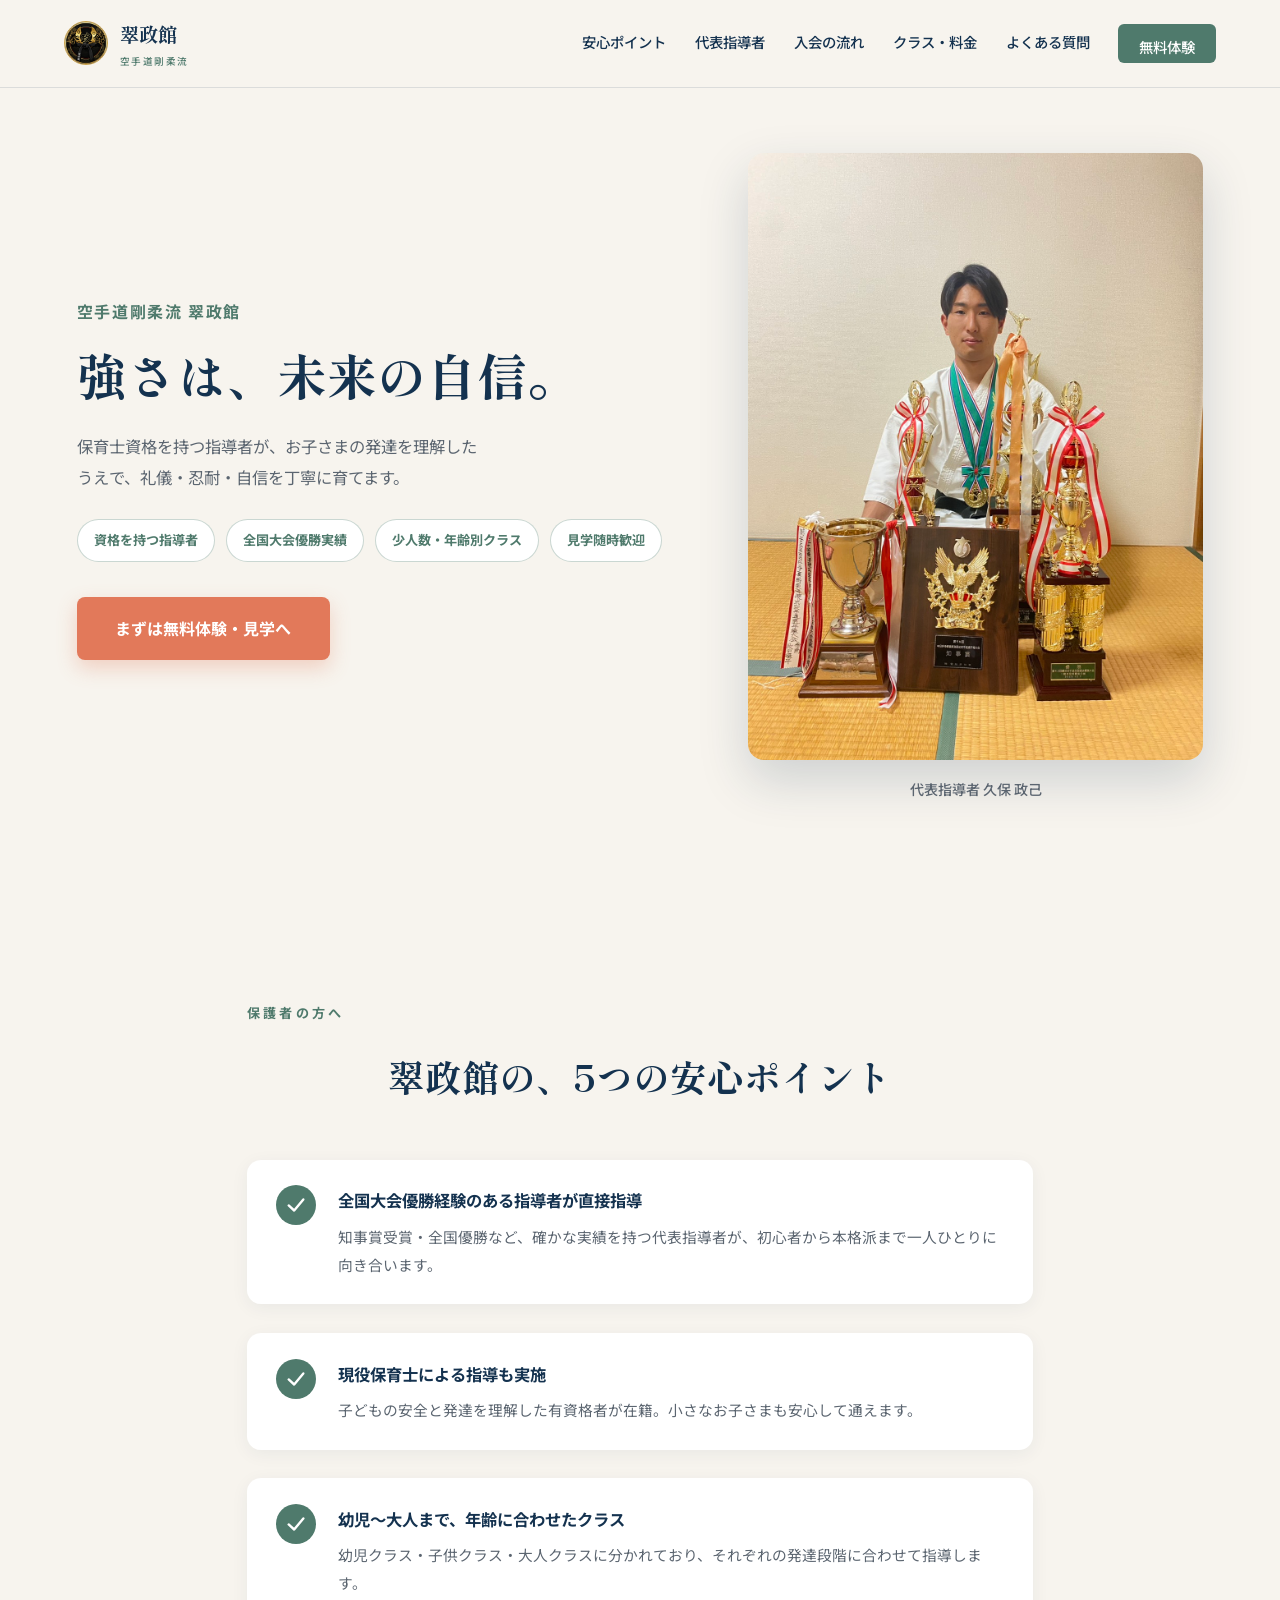
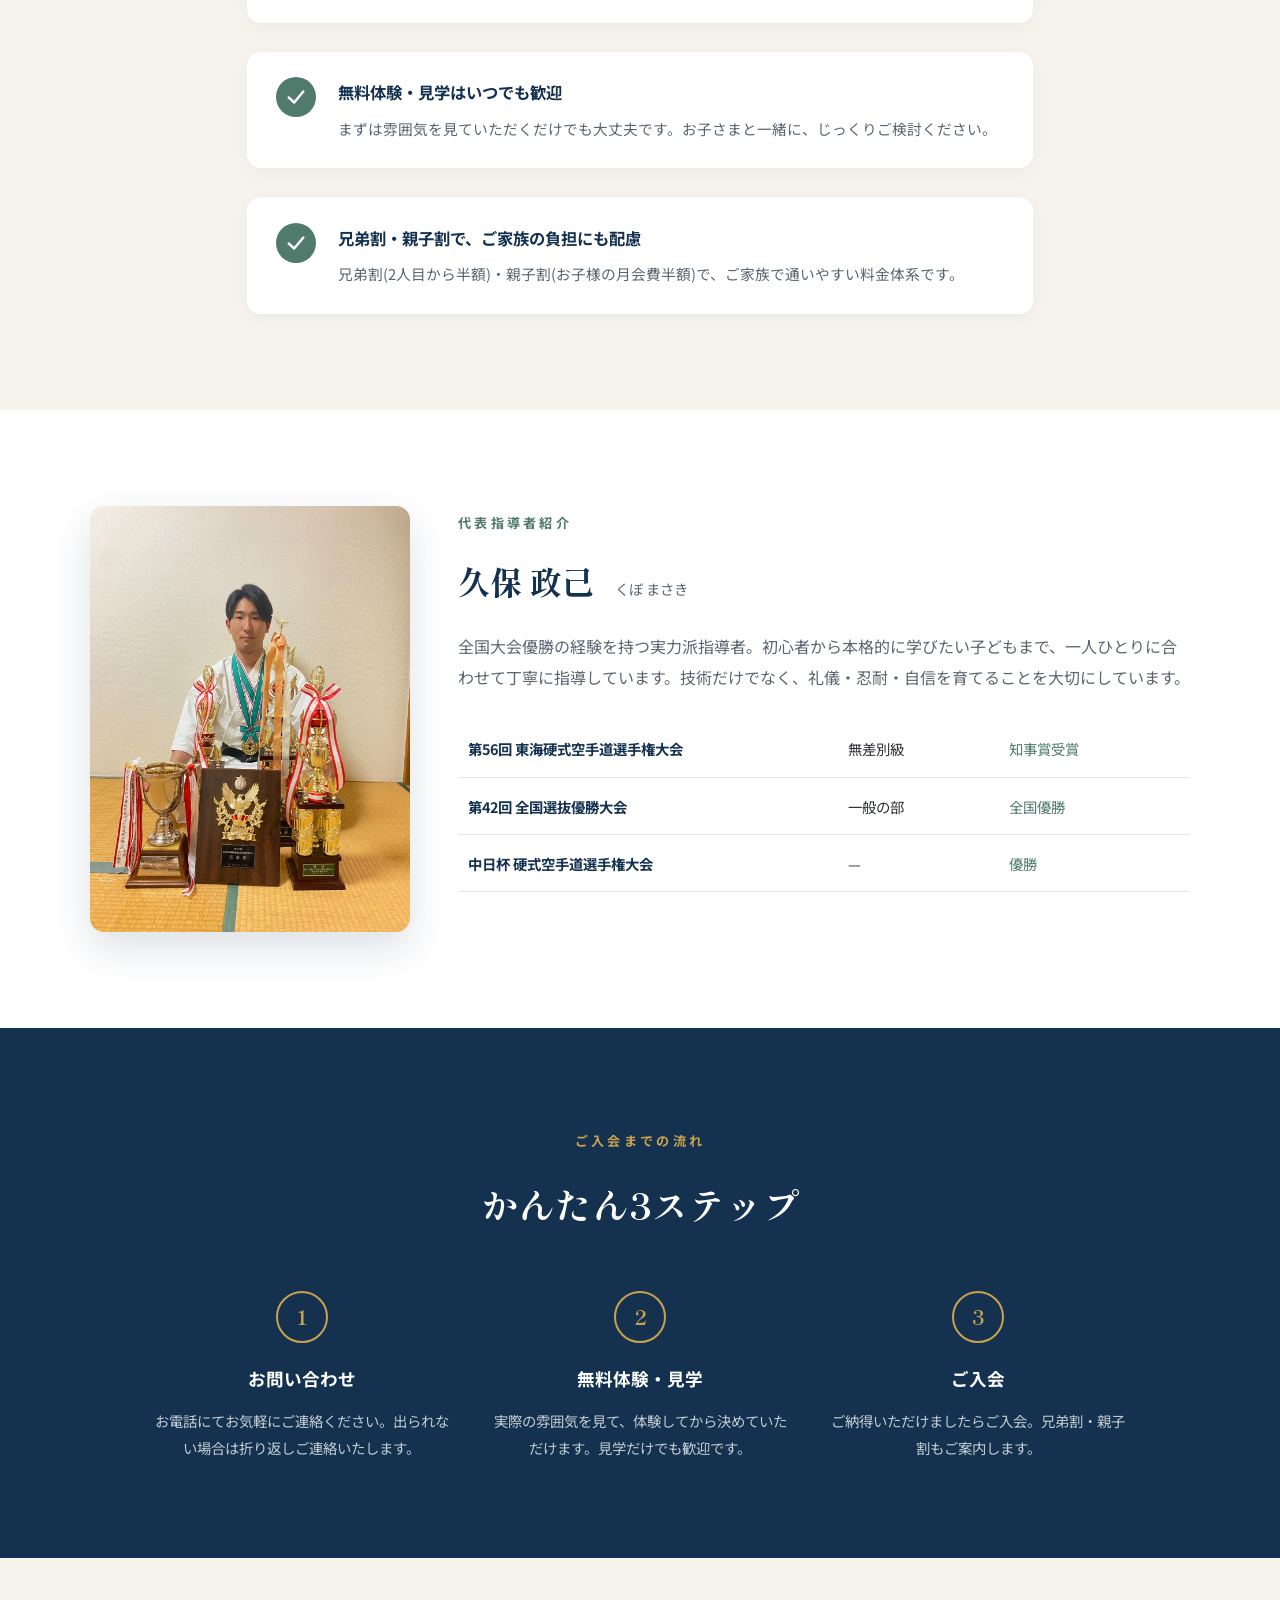
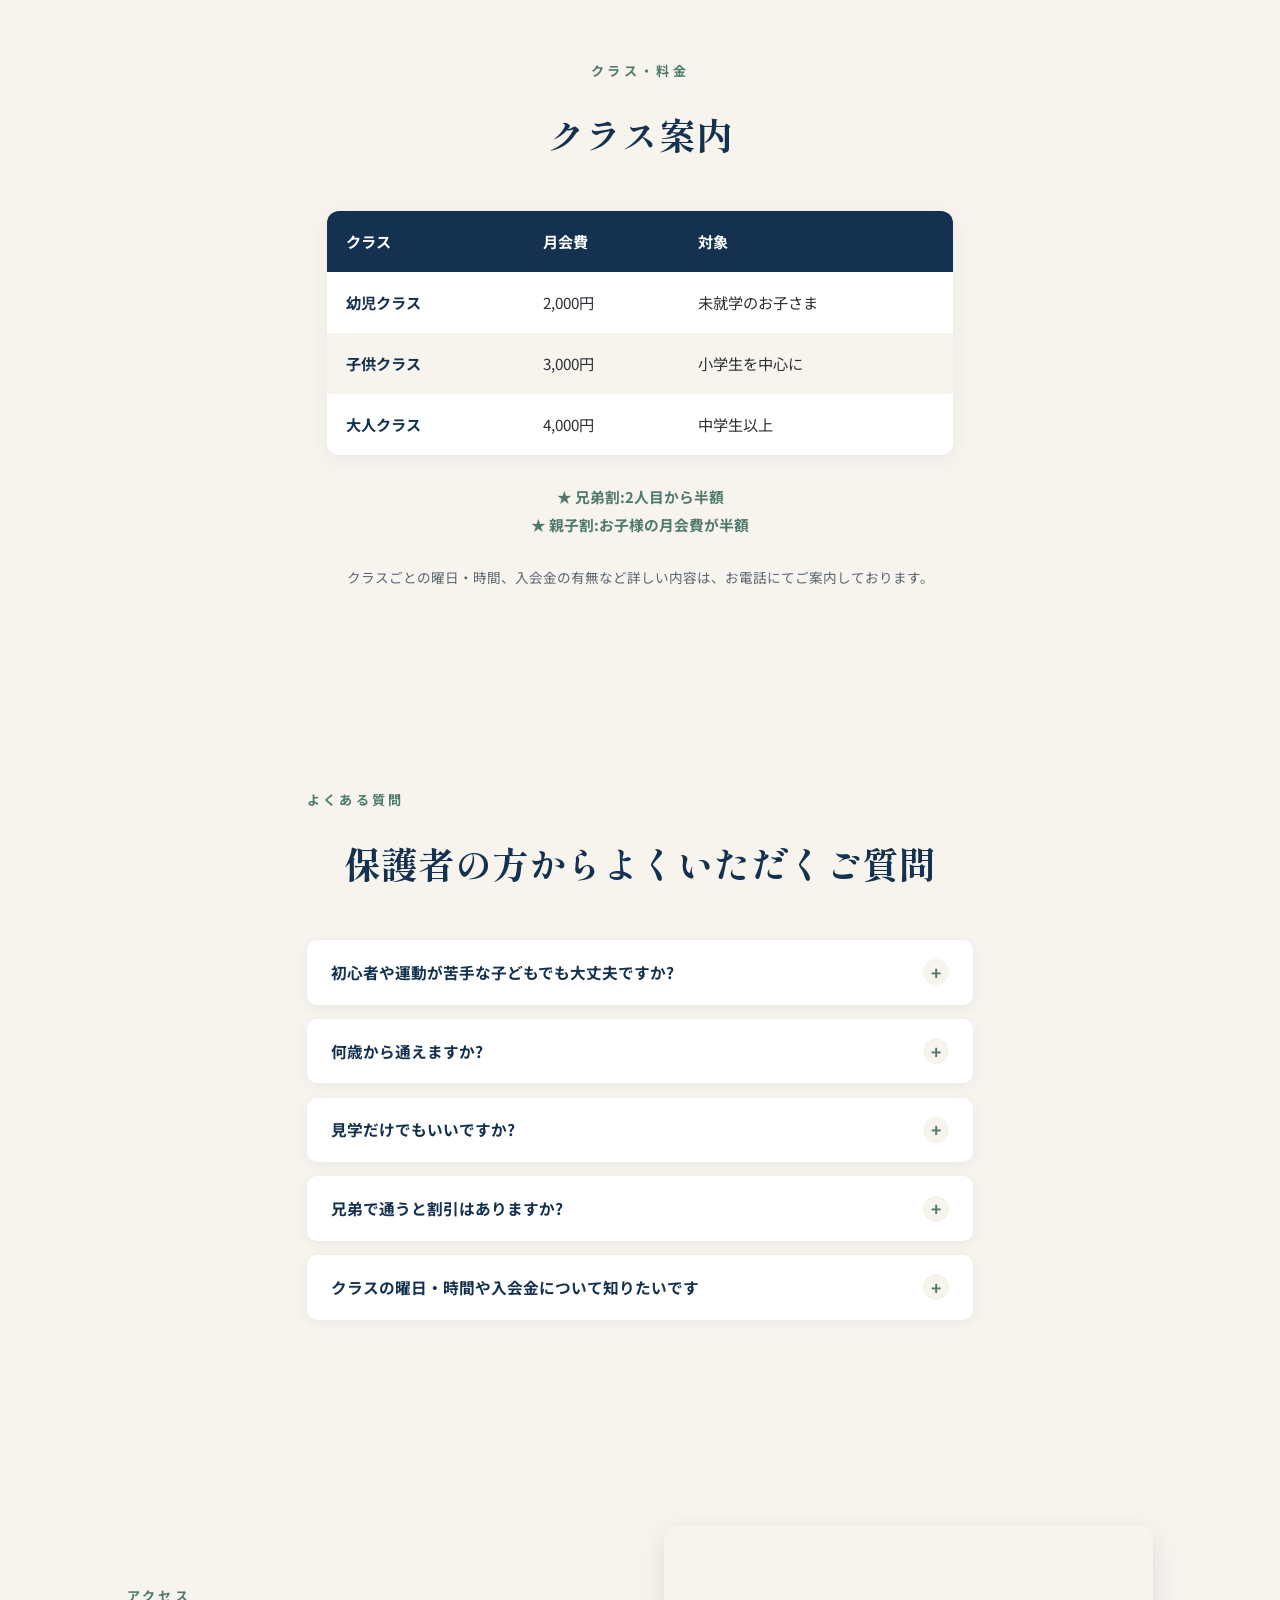
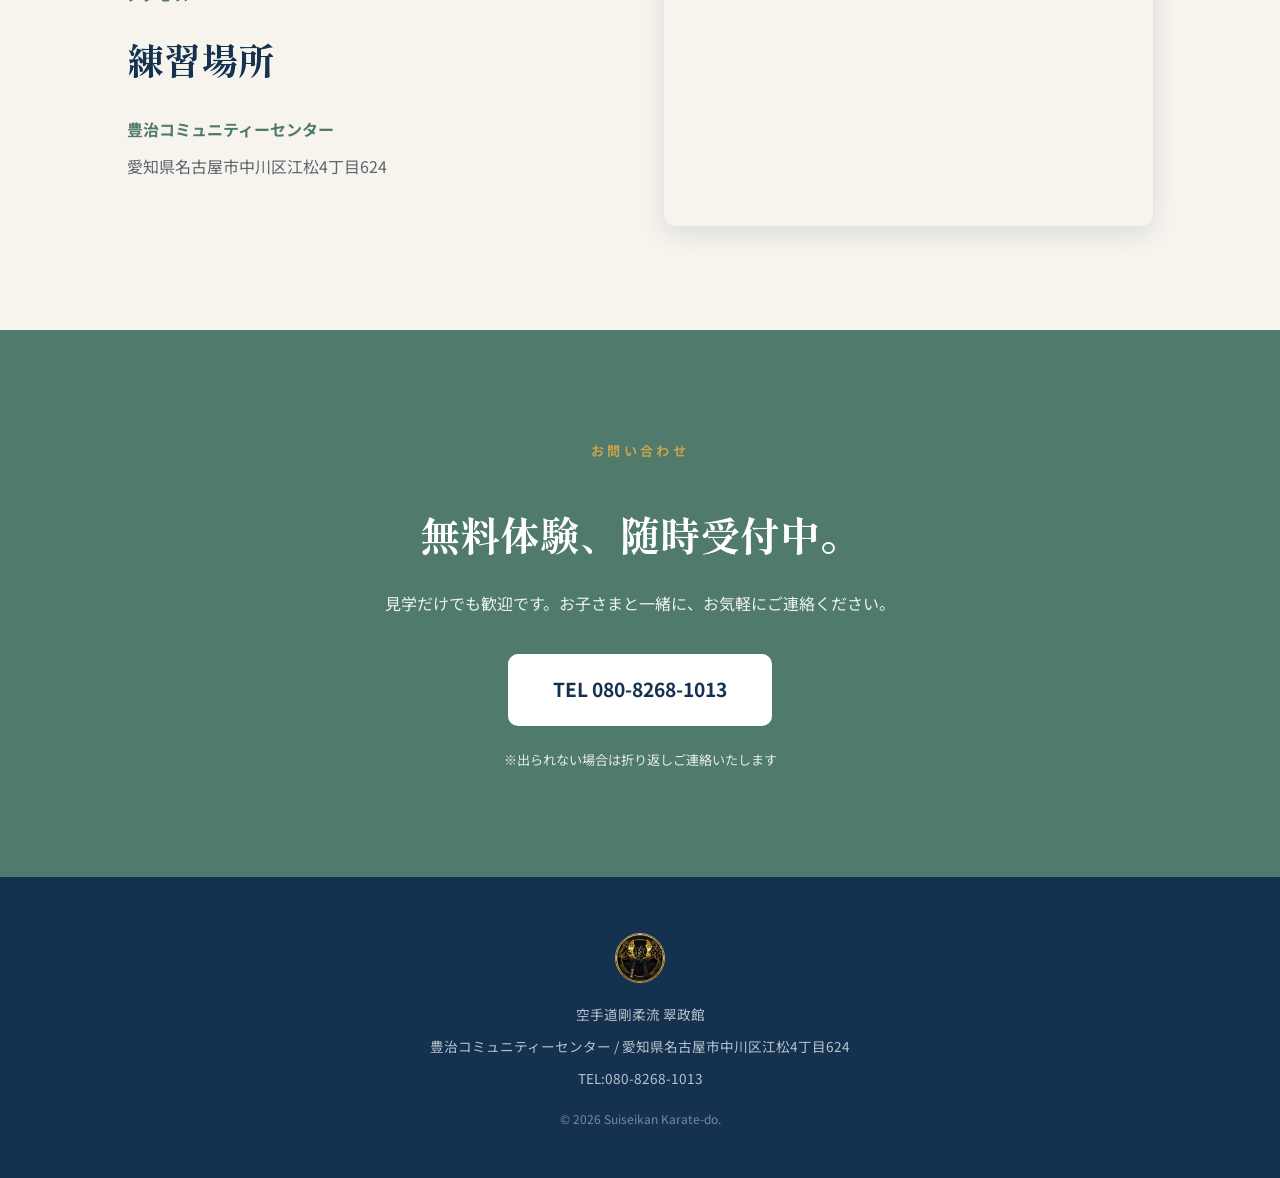
==== trust-1-parents/index.html @ 37604821 "frontend_design使用HP" ====
<!DOCTYPE html>
<html lang="ja">
<head>
<meta charset="UTF-8">
<meta name="viewport" content="width=device-width, initial-scale=1.0">
<title>空手道剛柔流 翠政館 | 保護者の方へ・安心してお任せください</title>
<meta name="description" content="空手道剛柔流 翠政館。保育士資格を持つ指導者が、お子さまの発達を理解した上で丁寧に指導します。全国大会優勝実績のある代表指導者。愛知県名古屋市中川区、豊治コミュニティーセンター。無料体験随時受付中。">

<link rel="preconnect" href="https://fonts.googleapis.com">
<link rel="preconnect" href="https://fonts.gstatic.com" crossorigin>
<link href="https://fonts.googleapis.com/css2?family=Shippori+Mincho:wght@500;600;700;800&family=Noto+Sans+JP:wght@400;500;700&display=swap" rel="stylesheet">
<link rel="stylesheet" href="style.css">
</head>
<body>

<header class="site-header" id="site-header">
  <div class="header-inner">
    <a href="#top" class="brand">
      <img src="../assets/images/logo.jpg" alt="翠政館ロゴ" class="brand-logo">
      <span class="brand-text">翠政館<small>空手道剛柔流</small></span>
    </a>
    <nav class="site-nav" id="site-nav">
      <a href="#points">安心ポイント</a>
      <a href="#sensei">代表指導者</a>
      <a href="#flow">入会の流れ</a>
      <a href="#classes">クラス・料金</a>
      <a href="#faq">よくある質問</a>
      <a href="#contact" class="nav-cta">無料体験</a>
    </nav>
    <button class="hamburger" id="hamburger" aria-label="メニュー" aria-expanded="false">
      <span></span><span></span><span></span>
    </button>
  </div>
</header>

<main id="top">

  <section class="hero">
    <div class="hero-inner">
      <div class="hero-text">
        <p class="hero-eyebrow reveal">空手道剛柔流 翠政館</p>
        <h1 class="hero-title reveal">強さは、未来の自信。</h1>
        <p class="hero-copy reveal">保育士資格を持つ指導者が、お子さまの発達を理解したうえで、礼儀・忍耐・自信を丁寧に育てます。</p>
        <div class="trust-badges reveal">
          <span>資格を持つ指導者</span>
          <span>全国大会優勝実績</span>
          <span>少人数・年齢別クラス</span>
          <span>見学随時歓迎</span>
        </div>
        <a href="#contact" class="btn-primary reveal">まずは無料体験・見学へ</a>
      </div>
      <div class="hero-photo reveal">
        <img src="../assets/images/kubo-sensei.jpg" alt="久保政己代表指導者と数々のトロフィー">
        <p class="hero-photo-caption">代表指導者 久保 政己</p>
      </div>
    </div>
  </section>

  <section class="points" id="points">
    <p class="section-eyebrow reveal">保護者の方へ</p>
    <h2 class="reveal">翠政館の、5つの安心ポイント</h2>
    <ul class="check-list">
      <li class="check-item reveal">
        <span class="check-mark"><svg viewBox="0 0 24 24"><path d="M4 12.5 L10 18 L20 6" /></svg></span>
        <div>
          <p class="check-title">全国大会優勝経験のある指導者が直接指導</p>
          <p class="check-desc">知事賞受賞・全国優勝など、確かな実績を持つ代表指導者が、初心者から本格派まで一人ひとりに向き合います。</p>
        </div>
      </li>
      <li class="check-item reveal">
        <span class="check-mark"><svg viewBox="0 0 24 24"><path d="M4 12.5 L10 18 L20 6" /></svg></span>
        <div>
          <p class="check-title">現役保育士による指導も実施</p>
          <p class="check-desc">子どもの安全と発達を理解した有資格者が在籍。小さなお子さまも安心して通えます。</p>
        </div>
      </li>
      <li class="check-item reveal">
        <span class="check-mark"><svg viewBox="0 0 24 24"><path d="M4 12.5 L10 18 L20 6" /></svg></span>
        <div>
          <p class="check-title">幼児〜大人まで、年齢に合わせたクラス</p>
          <p class="check-desc">幼児クラス・子供クラス・大人クラスに分かれており、それぞれの発達段階に合わせて指導します。</p>
        </div>
      </li>
      <li class="check-item reveal">
        <span class="check-mark"><svg viewBox="0 0 24 24"><path d="M4 12.5 L10 18 L20 6" /></svg></span>
        <div>
          <p class="check-title">無料体験・見学はいつでも歓迎</p>
          <p class="check-desc">まずは雰囲気を見ていただくだけでも大丈夫です。お子さまと一緒に、じっくりご検討ください。</p>
        </div>
      </li>
      <li class="check-item reveal">
        <span class="check-mark"><svg viewBox="0 0 24 24"><path d="M4 12.5 L10 18 L20 6" /></svg></span>
        <div>
          <p class="check-title">兄弟割・親子割で、ご家族の負担にも配慮</p>
          <p class="check-desc">兄弟割(2人目から半額)・親子割(お子様の月会費半額)で、ご家族で通いやすい料金体系です。</p>
        </div>
      </li>
    </ul>
  </section>

  <section class="sensei" id="sensei">
    <div class="sensei-inner">
      <div class="sensei-photo-wrap reveal">
        <img src="../assets/images/kubo-sensei.jpg" alt="久保政己代表指導者と数々のトロフィー">
      </div>
      <div class="sensei-text reveal">
        <p class="section-eyebrow">代表指導者紹介</p>
        <h2>久保 政己 <span>くぼ まさき</span></h2>
        <p class="sensei-desc">全国大会優勝の経験を持つ実力派指導者。初心者から本格的に学びたい子どもまで、一人ひとりに合わせて丁寧に指導しています。技術だけでなく、礼儀・忍耐・自信を育てることを大切にしています。</p>
        <table class="record-table">
          <tbody>
            <tr><th>第56回 東海硬式空手道選手権大会</th><td>無差別級</td><td class="record-win">知事賞受賞</td></tr>
            <tr><th>第42回 全国選抜優勝大会</th><td>一般の部</td><td class="record-win">全国優勝</td></tr>
            <tr><th>中日杯 硬式空手道選手権大会</th><td>&mdash;</td><td class="record-win">優勝</td></tr>
          </tbody>
        </table>
      </div>
    </div>
  </section>

  <section class="flow" id="flow">
    <p class="section-eyebrow reveal">ご入会までの流れ</p>
    <h2 class="reveal">かんたん3ステップ</h2>
    <ol class="flow-steps">
      <li class="flow-step reveal">
        <span class="flow-num">1</span>
        <p class="flow-title">お問い合わせ</p>
        <p class="flow-desc">お電話にてお気軽にご連絡ください。出られない場合は折り返しご連絡いたします。</p>
      </li>
      <li class="flow-step reveal">
        <span class="flow-num">2</span>
        <p class="flow-title">無料体験・見学</p>
        <p class="flow-desc">実際の雰囲気を見て、体験してから決めていただけます。見学だけでも歓迎です。</p>
      </li>
      <li class="flow-step reveal">
        <span class="flow-num">3</span>
        <p class="flow-title">ご入会</p>
        <p class="flow-desc">ご納得いただけましたらご入会。兄弟割・親子割もご案内します。</p>
      </li>
    </ol>
  </section>

  <section class="classes" id="classes">
    <p class="section-eyebrow reveal">クラス・料金</p>
    <h2 class="reveal">クラス案内</h2>
    <table class="price-table reveal">
      <thead>
        <tr><th>クラス</th><th>月会費</th><th>対象</th></tr>
      </thead>
      <tbody>
        <tr><td>幼児クラス</td><td>2,000円</td><td>未就学のお子さま</td></tr>
        <tr><td>子供クラス</td><td>3,000円</td><td>小学生を中心に</td></tr>
        <tr><td>大人クラス</td><td>4,000円</td><td>中学生以上</td></tr>
      </tbody>
    </table>
    <div class="discount-notes reveal">
      <p>★ 兄弟割:2人目から半額</p>
      <p>★ 親子割:お子様の月会費が半額</p>
    </div>
    <p class="class-foot reveal">クラスごとの曜日・時間、入会金の有無など詳しい内容は、お電話にてご案内しております。</p>
  </section>

  <section class="faq" id="faq">
    <p class="section-eyebrow reveal">よくある質問</p>
    <h2 class="reveal">保護者の方からよくいただくご質問</h2>
    <div class="faq-list">
      <div class="faq-item reveal">
        <button class="faq-q" aria-expanded="false">初心者や運動が苦手な子どもでも大丈夫ですか?<span class="faq-toggle">+</span></button>
        <div class="faq-a"><p>はい、初心者大歓迎です。一人ひとりの体力やペースに合わせて、丁寧に指導いたします。</p></div>
      </div>
      <div class="faq-item reveal">
        <button class="faq-q" aria-expanded="false">何歳から通えますか?<span class="faq-toggle">+</span></button>
        <div class="faq-a"><p>幼児クラスから大人クラスまであり、幼児から大人まで幅広い年齢層の方が通われています。</p></div>
      </div>
      <div class="faq-item reveal">
        <button class="faq-q" aria-expanded="false">見学だけでもいいですか?<span class="faq-toggle">+</span></button>
        <div class="faq-a"><p>もちろんです。見学だけでも歓迎ですので、まずは道場の雰囲気をご覧ください。</p></div>
      </div>
      <div class="faq-item reveal">
        <button class="faq-q" aria-expanded="false">兄弟で通うと割引はありますか?<span class="faq-toggle">+</span></button>
        <div class="faq-a"><p>兄弟割(2人目から月会費半額)、親子割(お子様の月会費半額)がございます。詳しくはお問い合わせください。</p></div>
      </div>
      <div class="faq-item reveal">
        <button class="faq-q" aria-expanded="false">クラスの曜日・時間や入会金について知りたいです<span class="faq-toggle">+</span></button>
        <div class="faq-a"><p>クラスごとの曜日・時間、入会金の有無など詳しい内容は、お電話にて丁寧にご案内しております。お気軽にお問い合わせください。</p></div>
      </div>
    </div>
  </section>

  <section class="access" id="access">
    <div class="access-inner">
      <div class="access-text reveal">
        <p class="section-eyebrow">アクセス</p>
        <h2>練習場所</h2>
        <p class="access-name">豊治コミュニティーセンター</p>
        <p class="access-addr">愛知県名古屋市中川区江松4丁目624</p>
      </div>
      <div class="access-map reveal">
        <iframe title="豊治コミュニティーセンター 地図" src="https://www.google.com/maps?q=%E6%84%9B%E7%9F%A5%E7%9C%8C%E5%90%8D%E5%8F%A4%E5%B1%8B%E5%B8%82%E4%B8%AD%E5%B7%9D%E5%8C%BA%E6%B1%9F%E6%9D%BE4%E4%B8%81%E7%9B%AE624&output=embed" loading="lazy" referrerpolicy="no-referrer-when-downgrade"></iframe>
      </div>
    </div>
  </section>

  <section class="contact" id="contact">
    <div class="contact-inner reveal">
      <p class="section-eyebrow">お問い合わせ</p>
      <h2>無料体験、随時受付中。</h2>
      <p class="contact-lead">見学だけでも歓迎です。お子さまと一緒に、お気軽にご連絡ください。</p>
      <a href="tel:08082681013" class="btn-phone">TEL 080-8268-1013</a>
      <p class="contact-note">※出られない場合は折り返しご連絡いたします</p>
    </div>
  </section>

</main>

<footer class="site-footer">
  <img src="../assets/images/logo.jpg" alt="翠政館ロゴ" class="footer-logo">
  <p>空手道剛柔流 翠政館</p>
  <p>豊治コミュニティーセンター / 愛知県名古屋市中川区江松4丁目624</p>
  <p>TEL:080-8268-1013</p>
  <p class="footer-copy">&copy; 2026 Suiseikan Karate-do.</p>
</footer>

<script src="https://cdnjs.cloudflare.com/ajax/libs/jquery/3.7.1/jquery.min.js" integrity="sha512-v2CJ7UaYy4JwqLDIrZUI/4hqeoQieOmAZNXBeQyjo21dadnwR+8ZaIJVT8EE2iyI61OV8e6M8PP2/4hpQINQ/g==" crossorigin="anonymous" referrerpolicy="no-referrer"></script>
<script src="script.js"></script>
</body>
</html>
---- trust-1-parents/style.css ----
:root {
  --navy: #14324f;
  --navy-soft: #1e4468;
  --sage: #4f7a6c;
  --cream: #f7f4ee;
  --white: #ffffff;
  --apricot: #e2795a;
  --gold: #c9a24d;
  --text: #2c2f33;
  --text-soft: #5b6570;
}

* { margin: 0; padding: 0; box-sizing: border-box; }
html { scroll-behavior: smooth; }

body {
  background: var(--cream);
  color: var(--text);
  font-family: 'Noto Sans JP', sans-serif;
  line-height: 1.9;
  overflow-x: hidden;
}

h1, h2 { font-family: 'Shippori Mincho', serif; font-weight: 700; color: var(--navy); }
a { color: inherit; text-decoration: none; }
img { max-width: 100%; display: block; }

.section-eyebrow {
  display: inline-block;
  font-size: 0.82rem;
  letter-spacing: 0.25em;
  color: var(--sage);
  font-weight: 700;
  margin-bottom: 1rem;
}

/* ---------- Header ---------- */
.site-header {
  position: fixed; top: 0; left: 0; right: 0; z-index: 100;
  padding: 1rem 0;
  background: rgba(247,244,238,0.94);
  border-bottom: 1px solid rgba(20,50,79,0.12);
  backdrop-filter: blur(6px);
}
.header-inner { max-width: 1200px; margin: 0 auto; padding: 0 1.5rem; display: flex; align-items: center; justify-content: space-between; }
.brand { display: flex; align-items: center; gap: 0.75rem; }
.brand-logo { width: 44px; height: 44px; border-radius: 50%; border: 1px solid var(--gold); }
.brand-text { font-family: 'Shippori Mincho', serif; font-size: 1.2rem; font-weight: 700; color: var(--navy); }
.brand-text small { display: block; font-family: 'Noto Sans JP', sans-serif; font-size: 0.6rem; letter-spacing: 0.15em; color: var(--sage); font-weight: 500; }

.site-nav { display: flex; align-items: center; gap: 1.8rem; }
.site-nav a { font-size: 0.9rem; font-weight: 500; color: var(--navy); position: relative; padding-bottom: 3px; }
.site-nav a:not(.nav-cta)::after { content: ""; position: absolute; left: 0; bottom: 0; width: 0; height: 2px; background: var(--sage); transition: width 0.3s ease; }
.site-nav a:not(.nav-cta):hover::after { width: 100%; }
.nav-cta {
  background: var(--sage); color: var(--white) !important;
  padding: 0.55rem 1.3rem; border-radius: 6px;
  transition: background 0.3s ease;
}
.nav-cta:hover { background: var(--navy); }

.hamburger { display: none; flex-direction: column; gap: 5px; background: none; border: none; cursor: pointer; padding: 8px; }
.hamburger span { width: 24px; height: 2px; background: var(--navy); transition: transform 0.3s ease, opacity 0.3s ease; }
.hamburger.open span:nth-child(1) { transform: translateY(7px) rotate(45deg); }
.hamburger.open span:nth-child(2) { opacity: 0; }
.hamburger.open span:nth-child(3) { transform: translateY(-7px) rotate(-45deg); }

/* ---------- Hero ---------- */
.hero { min-height: 100vh; display: flex; align-items: center; padding: 6.5rem 6vw 3rem; }
.hero-inner { max-width: 1180px; margin: 0 auto; display: grid; grid-template-columns: 1.15fr 0.85fr; gap: 3.5rem; align-items: center; }
.hero-eyebrow { color: var(--sage); font-weight: 700; margin-bottom: 0.8rem; letter-spacing: 0.1em; }
.hero-title { font-size: clamp(2.1rem, 5vw, 3.1rem); line-height: 1.4; }
.hero-copy { margin: 1.4rem 0 1.6rem; color: var(--text-soft); font-size: 1.02rem; max-width: 46ch; }
.trust-badges { display: flex; flex-wrap: wrap; gap: 0.7rem; margin-bottom: 2.2rem; }
.trust-badges span { background: var(--white); border: 1px solid rgba(79,122,108,0.3); color: var(--sage); font-size: 0.82rem; font-weight: 700; padding: 0.5rem 1rem; border-radius: 999px; }
.btn-primary {
  display: inline-block; background: var(--apricot); color: var(--white);
  font-weight: 700; font-size: 1rem; padding: 1rem 2.4rem; border-radius: 8px;
  box-shadow: 0 8px 20px rgba(226,121,90,0.3);
  transition: transform 0.3s ease, box-shadow 0.3s ease;
}
.btn-primary:hover { transform: translateY(-2px); box-shadow: 0 12px 24px rgba(226,121,90,0.35); }

.hero-photo { text-align: center; }
.hero-photo img { border-radius: 16px; box-shadow: 0 20px 50px rgba(20,50,79,0.18); }
.hero-photo-caption { margin-top: 1rem; font-size: 0.88rem; color: var(--text-soft); font-weight: 500; }

/* ---------- Trust checklist ---------- */
.points { padding: 6rem 6vw; max-width: 940px; margin: 0 auto; }
.points h2 { font-size: clamp(1.7rem, 4vw, 2.3rem); margin-bottom: 3rem; text-align: center; }
.check-list { list-style: none; display: flex; flex-direction: column; gap: 1.8rem; }
.check-item { display: flex; gap: 1.4rem; align-items: flex-start; background: var(--white); border-radius: 14px; padding: 1.6rem 1.8rem; box-shadow: 0 4px 18px rgba(20,50,79,0.06); }
.check-mark {
  flex: 0 0 auto; width: 40px; height: 40px; border-radius: 50%;
  background: var(--sage); display: flex; align-items: center; justify-content: center;
}
.check-mark svg { width: 22px; height: 22px; }
.check-mark path { fill: none; stroke: var(--white); stroke-width: 2.6; stroke-linecap: round; stroke-linejoin: round; stroke-dasharray: 30; stroke-dashoffset: 30; transition: stroke-dashoffset 0.5s ease 0.15s; }
.check-item.in-view .check-mark path { stroke-dashoffset: 0; }
.check-title { font-weight: 700; color: var(--navy); margin-bottom: 0.4rem; font-size: 1.02rem; }
.check-desc { color: var(--text-soft); font-size: 0.92rem; }

/* ---------- Sensei ---------- */
.sensei { padding: 6rem 6vw; background: var(--white); }
.sensei-inner { max-width: 1100px; margin: 0 auto; display: grid; grid-template-columns: 320px 1fr; gap: 3rem; align-items: start; }
.sensei-photo-wrap img { border-radius: 14px; box-shadow: 0 16px 40px rgba(20,50,79,0.15); }
.sensei-text h2 { font-size: clamp(1.5rem, 3vw, 2rem); margin-bottom: 1.2rem; }
.sensei-text h2 span { font-family: 'Noto Sans JP', sans-serif; font-size: 0.9rem; color: var(--text-soft); font-weight: 400; margin-left: 0.8rem; }
.sensei-desc { color: var(--text-soft); margin-bottom: 1.8rem; }
.record-table { width: 100%; border-collapse: collapse; }
.record-table th, .record-table td { text-align: left; padding: 0.9rem 0.6rem; font-size: 0.9rem; border-bottom: 1px solid rgba(20,50,79,0.12); font-weight: 400; }
.record-table th { color: var(--navy); font-weight: 700; width: 52%; }
.record-win { color: var(--sage); font-weight: 700; text-align: right; }

/* ---------- Flow ---------- */
.flow { padding: 6rem 6vw; text-align: center; background: var(--navy); color: var(--white); }
.flow .section-eyebrow { color: var(--gold); }
.flow h2 { color: var(--white); font-size: clamp(1.7rem, 4vw, 2.3rem); margin-bottom: 3.2rem; }
.flow-steps { list-style: none; display: flex; justify-content: center; gap: 2.4rem; flex-wrap: wrap; max-width: 980px; margin: 0 auto; }
.flow-step { flex: 1 1 240px; max-width: 300px; }
.flow-num {
  display: flex; align-items: center; justify-content: center;
  width: 52px; height: 52px; margin: 0 auto 1.2rem; border-radius: 50%;
  border: 2px solid var(--gold); color: var(--gold); font-family: 'Shippori Mincho', serif; font-size: 1.3rem; font-weight: 700;
}
.flow-title { font-weight: 700; font-size: 1.1rem; margin-bottom: 0.7rem; }
.flow-desc { color: rgba(255,255,255,0.75); font-size: 0.9rem; }

/* ---------- Classes ---------- */
.classes { padding: 6rem 6vw; max-width: 780px; margin: 0 auto; text-align: center; }
.classes h2 { font-size: clamp(1.7rem, 4vw, 2.3rem); margin-bottom: 2.6rem; }
.price-table { width: 100%; border-collapse: collapse; background: var(--white); border-radius: 12px; overflow: hidden; box-shadow: 0 4px 18px rgba(20,50,79,0.06); }
.price-table th, .price-table td { padding: 1rem 1.2rem; text-align: left; font-size: 0.95rem; }
.price-table thead th { background: var(--navy); color: var(--white); font-weight: 700; }
.price-table tbody tr:nth-child(even) { background: var(--cream); }
.price-table td:first-child { font-weight: 700; color: var(--navy); }
.discount-notes { margin-top: 1.8rem; }
.discount-notes p { color: var(--sage); font-weight: 700; font-size: 0.92rem; }
.class-foot { margin-top: 1.6rem; color: var(--text-soft); font-size: 0.85rem; }

/* ---------- FAQ ---------- */
.faq { padding: 6rem 6vw; max-width: 820px; margin: 0 auto; }
.faq h2 { font-size: clamp(1.7rem, 4vw, 2.3rem); margin-bottom: 2.6rem; text-align: center; }
.faq-item { background: var(--white); border-radius: 10px; margin-bottom: 0.9rem; box-shadow: 0 3px 12px rgba(20,50,79,0.06); overflow: hidden; }
.faq-q {
  width: 100%; text-align: left; background: none; border: none; cursor: pointer;
  padding: 1.2rem 1.5rem; font-family: 'Noto Sans JP', sans-serif; font-size: 0.98rem; font-weight: 700; color: var(--navy);
  display: flex; justify-content: space-between; align-items: center; gap: 1rem;
}
.faq-toggle { flex: 0 0 auto; width: 26px; height: 26px; border-radius: 50%; background: var(--cream); display: flex; align-items: center; justify-content: center; font-size: 1.1rem; color: var(--sage); transition: transform 0.3s ease; }
.faq-item.open .faq-toggle { transform: rotate(135deg); }
.faq-a { display: none; }
.faq-a p { padding: 0 1.5rem 1.3rem; color: var(--text-soft); font-size: 0.92rem; }

/* ---------- Access ---------- */
.access { padding: 6rem 6vw; max-width: 1180px; margin: 0 auto; }
.access-inner { display: grid; grid-template-columns: 1fr 1fr; gap: 3rem; align-items: center; }
.access-text h2 { font-size: clamp(1.7rem, 4vw, 2.3rem); margin-bottom: 1.2rem; }
.access-name { font-weight: 700; color: var(--sage); margin-bottom: 0.4rem; }
.access-addr { color: var(--text-soft); }
.access-map iframe { width: 100%; height: 300px; border-radius: 12px; border: none; box-shadow: 0 8px 24px rgba(20,50,79,0.12); }

/* ---------- Contact ---------- */
.contact { padding: 6.5rem 6vw; text-align: center; background: var(--sage); color: var(--white); }
.contact .section-eyebrow { color: var(--gold); }
.contact h2 { color: var(--white); font-size: clamp(1.9rem, 4.5vw, 2.5rem); margin: 1rem 0 1rem; }
.contact-lead { margin-bottom: 2.2rem; opacity: 0.9; }
.btn-phone {
  display: inline-block; background: var(--white); color: var(--navy);
  font-weight: 700; font-size: 1.2rem; padding: 1.1rem 2.8rem; border-radius: 10px;
  transition: transform 0.3s ease, box-shadow 0.3s ease;
}
.btn-phone:hover { transform: translateY(-2px); box-shadow: 0 12px 26px rgba(0,0,0,0.15); }
.contact-note { margin-top: 1.4rem; font-size: 0.82rem; opacity: 0.85; }

/* ---------- Footer ---------- */
.site-footer { text-align: center; padding: 3.5rem 1.5rem 2.5rem; background: var(--navy); color: rgba(255,255,255,0.7); font-size: 0.85rem; }
.footer-logo { width: 50px; height: 50px; border-radius: 50%; margin: 0 auto 1.2rem; border: 1px solid var(--gold); }
.site-footer p { margin-bottom: 0.4rem; }
.footer-copy { margin-top: 1rem; font-size: 0.75rem; opacity: 0.6; }

/* ---------- Reveal ---------- */
.reveal { opacity: 0; transform: translateY(20px); transition: opacity 0.7s ease, transform 0.7s ease; }
.reveal.in-view { opacity: 1; transform: translateY(0); }

@media (prefers-reduced-motion: reduce) {
  .reveal { opacity: 1 !important; transform: none !important; transition: none !important; }
  .check-mark path { transition: none; stroke-dashoffset: 0; }
}

/* ---------- Responsive ---------- */
@media (max-width: 900px) {
  .hero-inner { grid-template-columns: 1fr; text-align: center; }
  .hero-photo { order: -1; max-width: 320px; margin: 0 auto; }
  .trust-badges { justify-content: center; }
  .sensei-inner { grid-template-columns: 1fr; }
  .sensei-photo-wrap { max-width: 280px; margin: 0 auto; }
  .access-inner { grid-template-columns: 1fr; }
}

@media (max-width: 760px) {
  .site-nav {
    position: fixed; top: 0; right: -100%; height: 100vh; width: 78%; max-width: 320px;
    background: var(--white); flex-direction: column; justify-content: center; gap: 2rem;
    transition: right 0.4s ease; box-shadow: -10px 0 30px rgba(20,50,79,0.15);
  }
  .site-nav.open { right: 0; }
  .hamburger { display: flex; }
  .price-table { font-size: 0.85rem; }
}
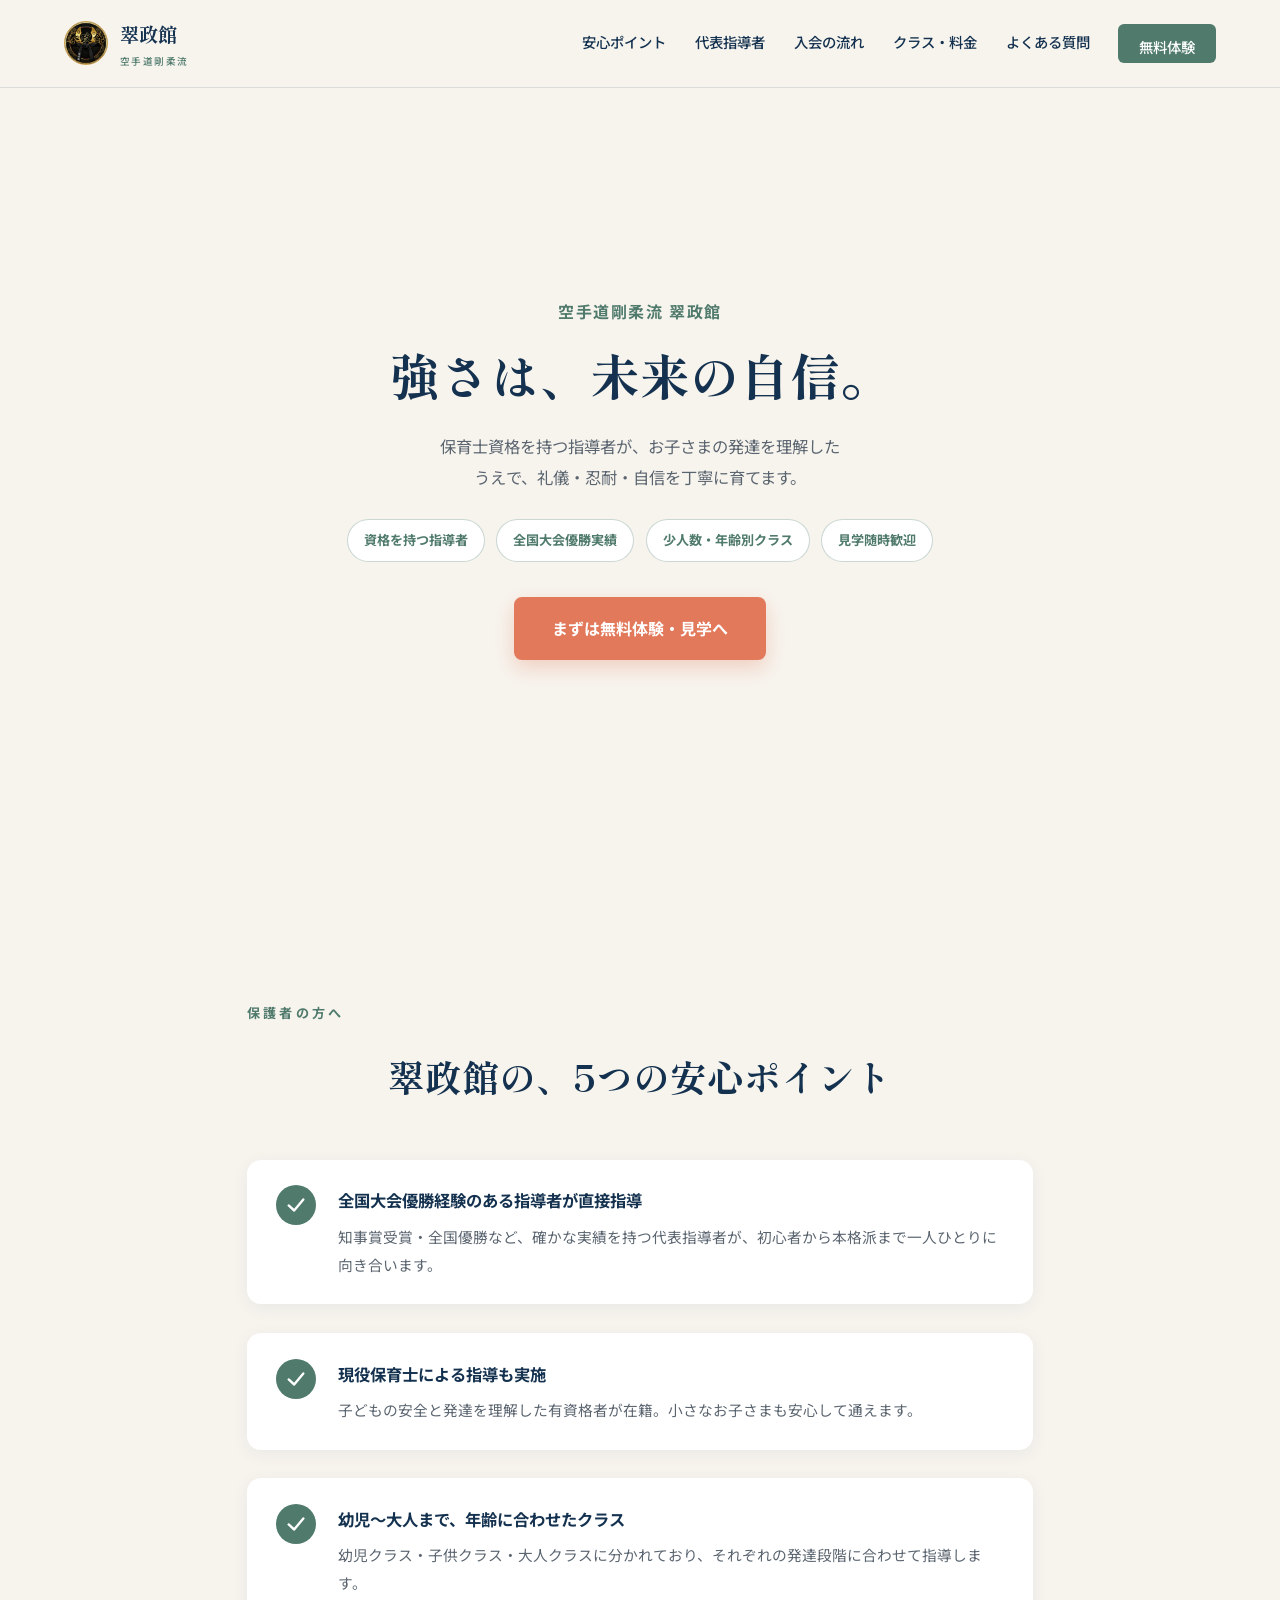
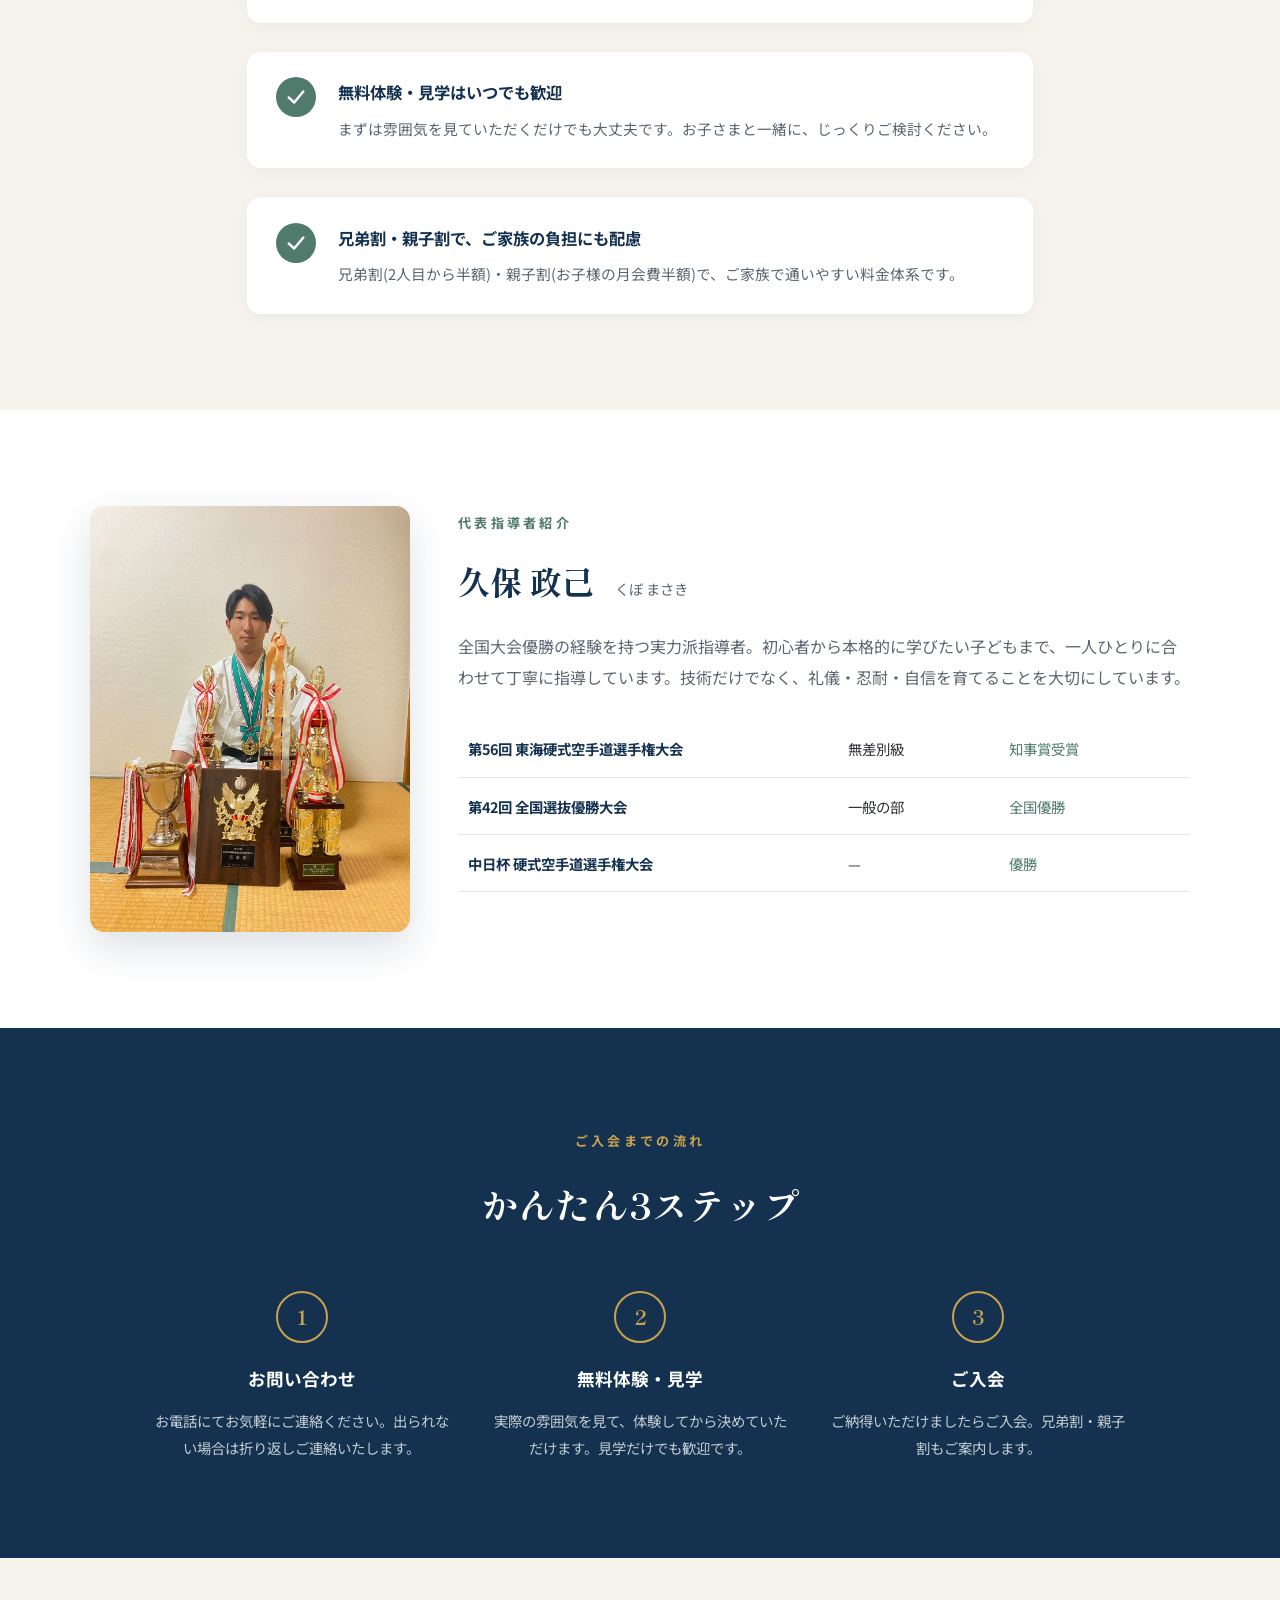
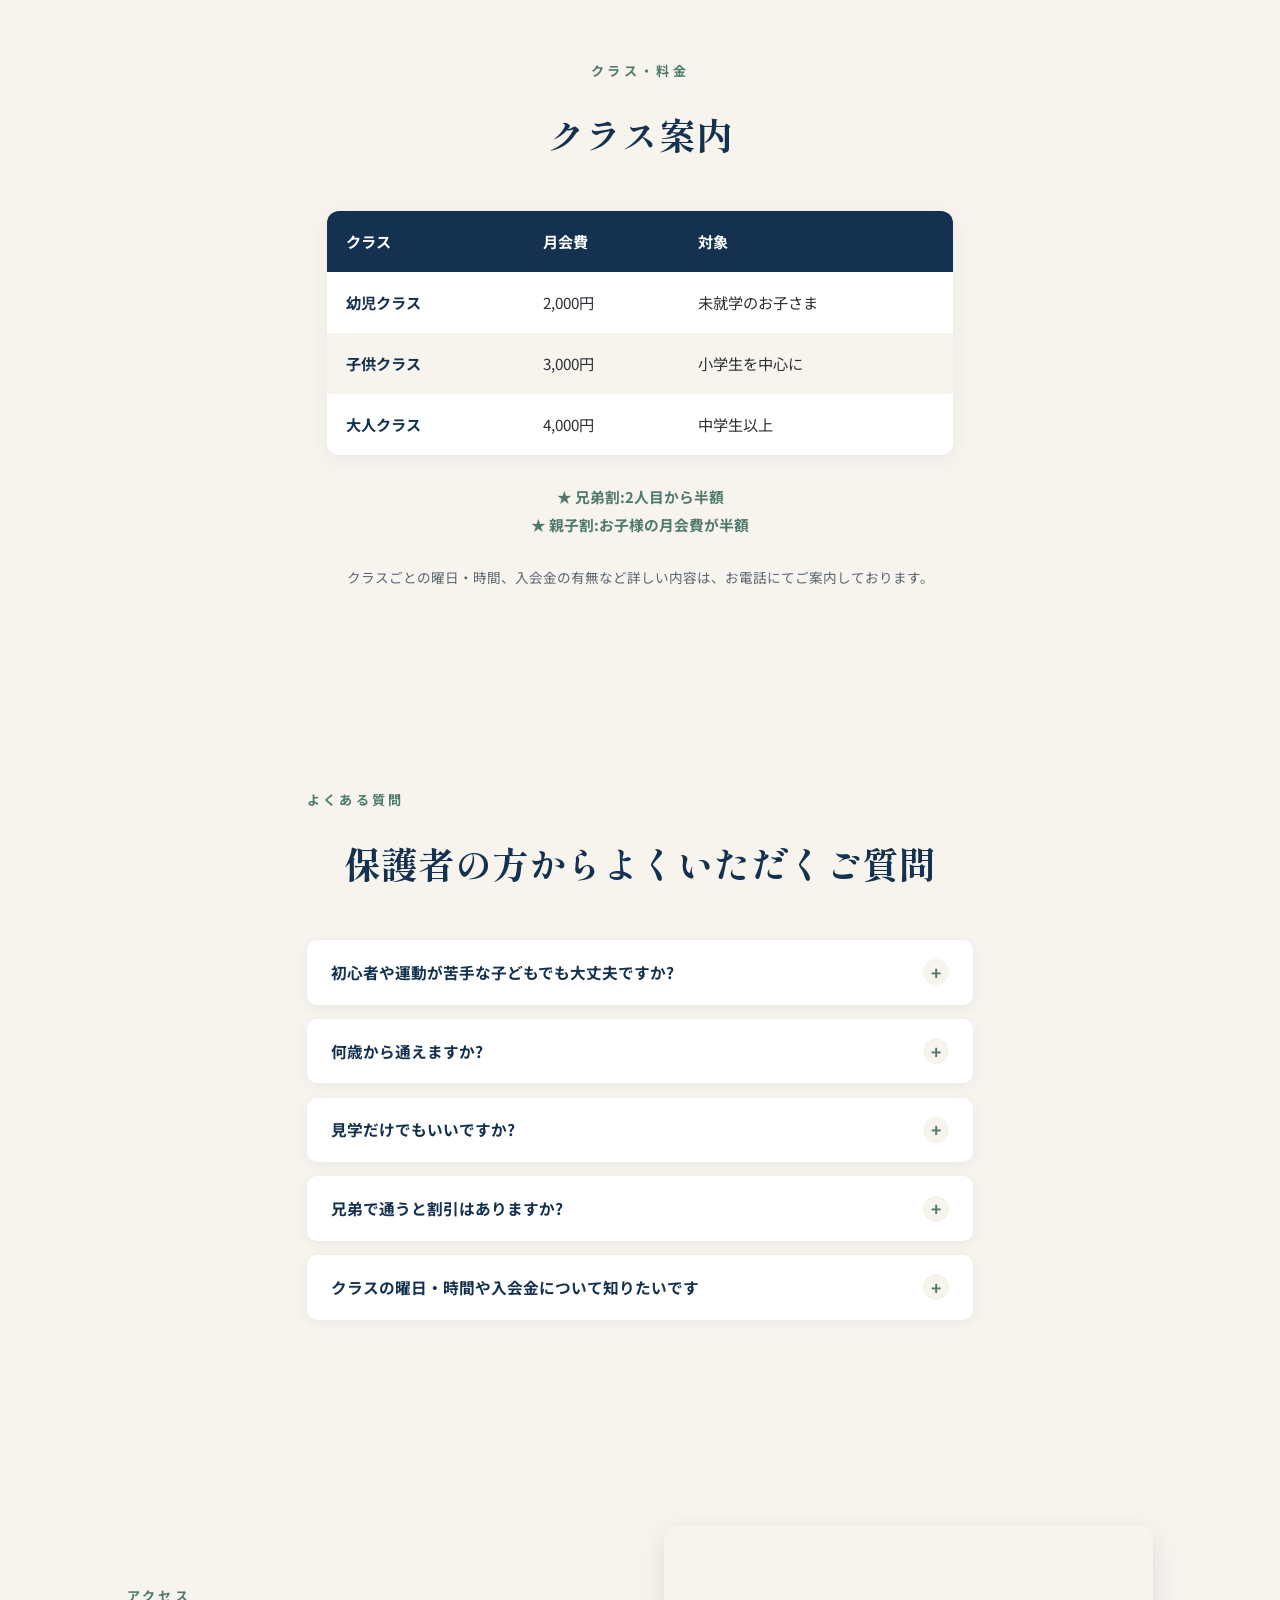
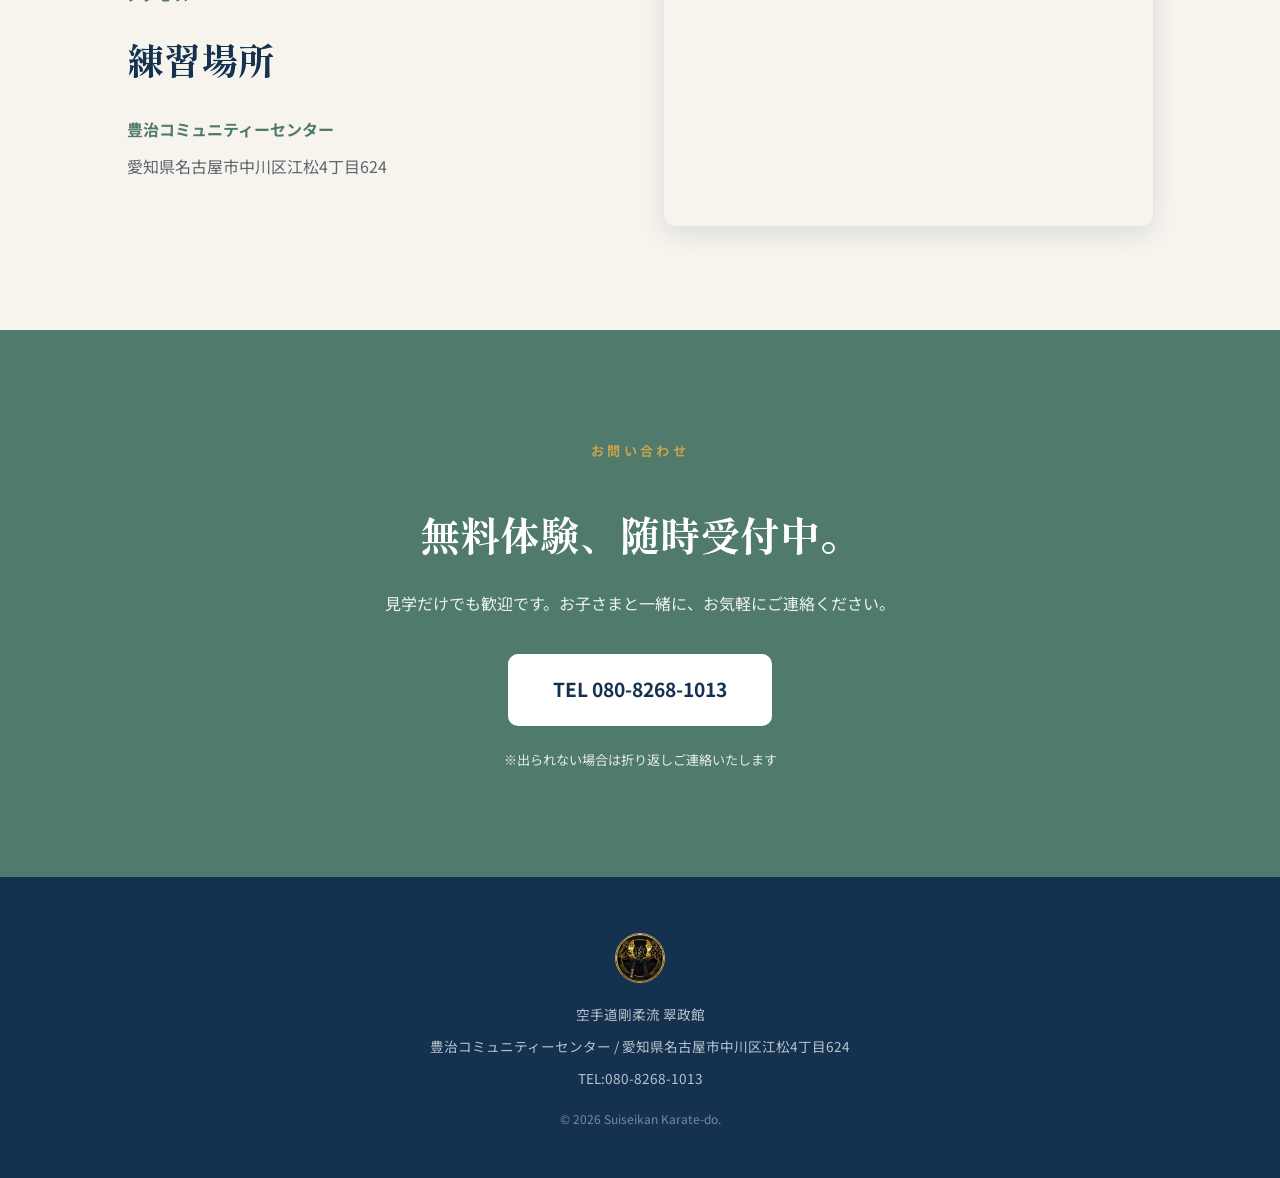
==== commit 6725cfda: "Add files via upload" ====
--- a/trust-1-parents/index.html
+++ b/trust-1-parents/index.html
@@ -49,10 +49,6 @@
         </div>
         <a href="#contact" class="btn-primary reveal">まずは無料体験・見学へ</a>
       </div>
-      <div class="hero-photo reveal">
-        <img src="../assets/images/kubo-sensei.jpg" alt="久保政己代表指導者と数々のトロフィー">
-        <p class="hero-photo-caption">代表指導者 久保 政己</p>
-      </div>
     </div>
   </section>
 
--- a/trust-1-parents/style.css
+++ b/trust-1-parents/style.css
@@ -67,11 +67,11 @@
 
 /* ---------- Hero ---------- */
 .hero { min-height: 100vh; display: flex; align-items: center; padding: 6.5rem 6vw 3rem; }
-.hero-inner { max-width: 1180px; margin: 0 auto; display: grid; grid-template-columns: 1.15fr 0.85fr; gap: 3.5rem; align-items: center; }
+.hero-inner { max-width: 720px; margin: 0 auto; text-align: center; }
 .hero-eyebrow { color: var(--sage); font-weight: 700; margin-bottom: 0.8rem; letter-spacing: 0.1em; }
 .hero-title { font-size: clamp(2.1rem, 5vw, 3.1rem); line-height: 1.4; }
-.hero-copy { margin: 1.4rem 0 1.6rem; color: var(--text-soft); font-size: 1.02rem; max-width: 46ch; }
-.trust-badges { display: flex; flex-wrap: wrap; gap: 0.7rem; margin-bottom: 2.2rem; }
+.hero-copy { margin: 1.4rem auto 1.6rem; color: var(--text-soft); font-size: 1.02rem; max-width: 46ch; }
+.trust-badges { display: flex; flex-wrap: wrap; justify-content: center; gap: 0.7rem; margin-bottom: 2.2rem; }
 .trust-badges span { background: var(--white); border: 1px solid rgba(79,122,108,0.3); color: var(--sage); font-size: 0.82rem; font-weight: 700; padding: 0.5rem 1rem; border-radius: 999px; }
 .btn-primary {
   display: inline-block; background: var(--apricot); color: var(--white);
@@ -80,10 +80,6 @@
   transition: transform 0.3s ease, box-shadow 0.3s ease;
 }
 .btn-primary:hover { transform: translateY(-2px); box-shadow: 0 12px 24px rgba(226,121,90,0.35); }
-
-.hero-photo { text-align: center; }
-.hero-photo img { border-radius: 16px; box-shadow: 0 20px 50px rgba(20,50,79,0.18); }
-.hero-photo-caption { margin-top: 1rem; font-size: 0.88rem; color: var(--text-soft); font-weight: 500; }
 
 /* ---------- Trust checklist ---------- */
 .points { padding: 6rem 6vw; max-width: 940px; margin: 0 auto; }
@@ -190,9 +186,6 @@
 
 /* ---------- Responsive ---------- */
 @media (max-width: 900px) {
-  .hero-inner { grid-template-columns: 1fr; text-align: center; }
-  .hero-photo { order: -1; max-width: 320px; margin: 0 auto; }
-  .trust-badges { justify-content: center; }
   .sensei-inner { grid-template-columns: 1fr; }
   .sensei-photo-wrap { max-width: 280px; margin: 0 auto; }
   .access-inner { grid-template-columns: 1fr; }
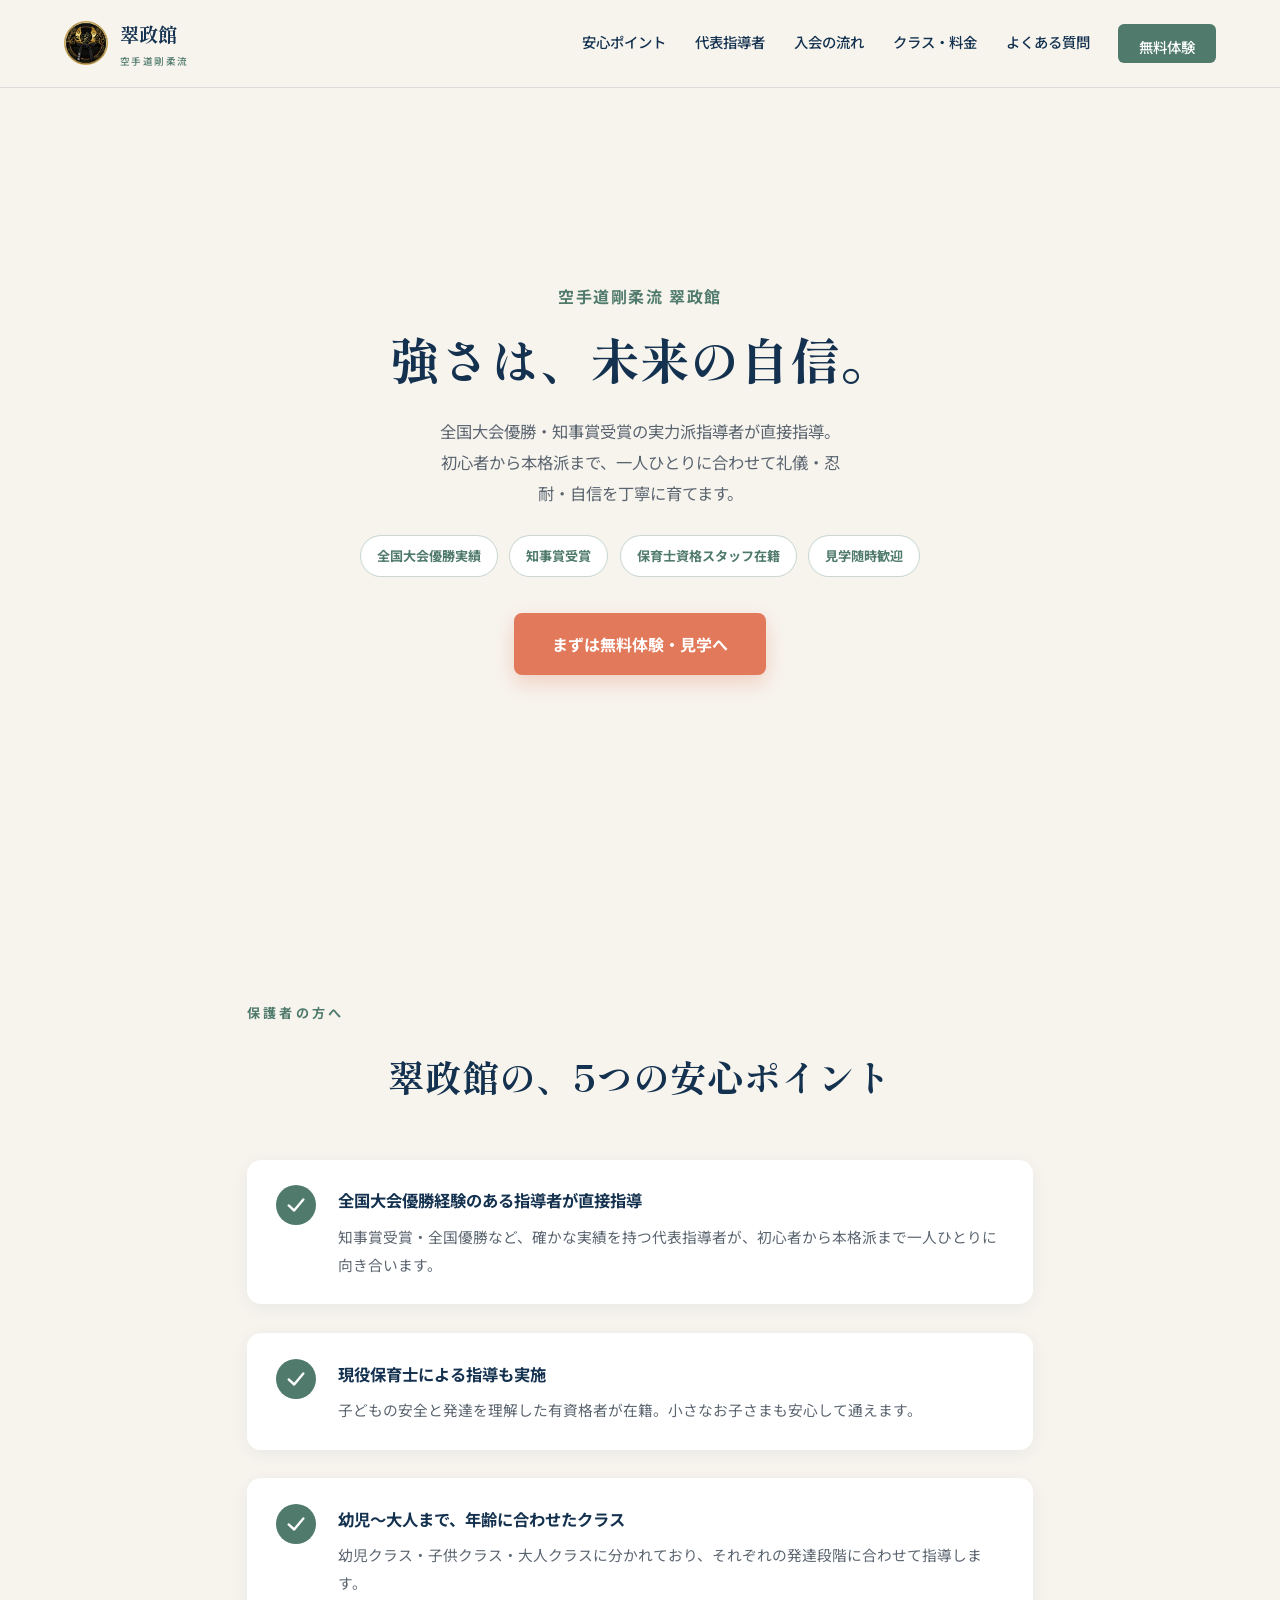
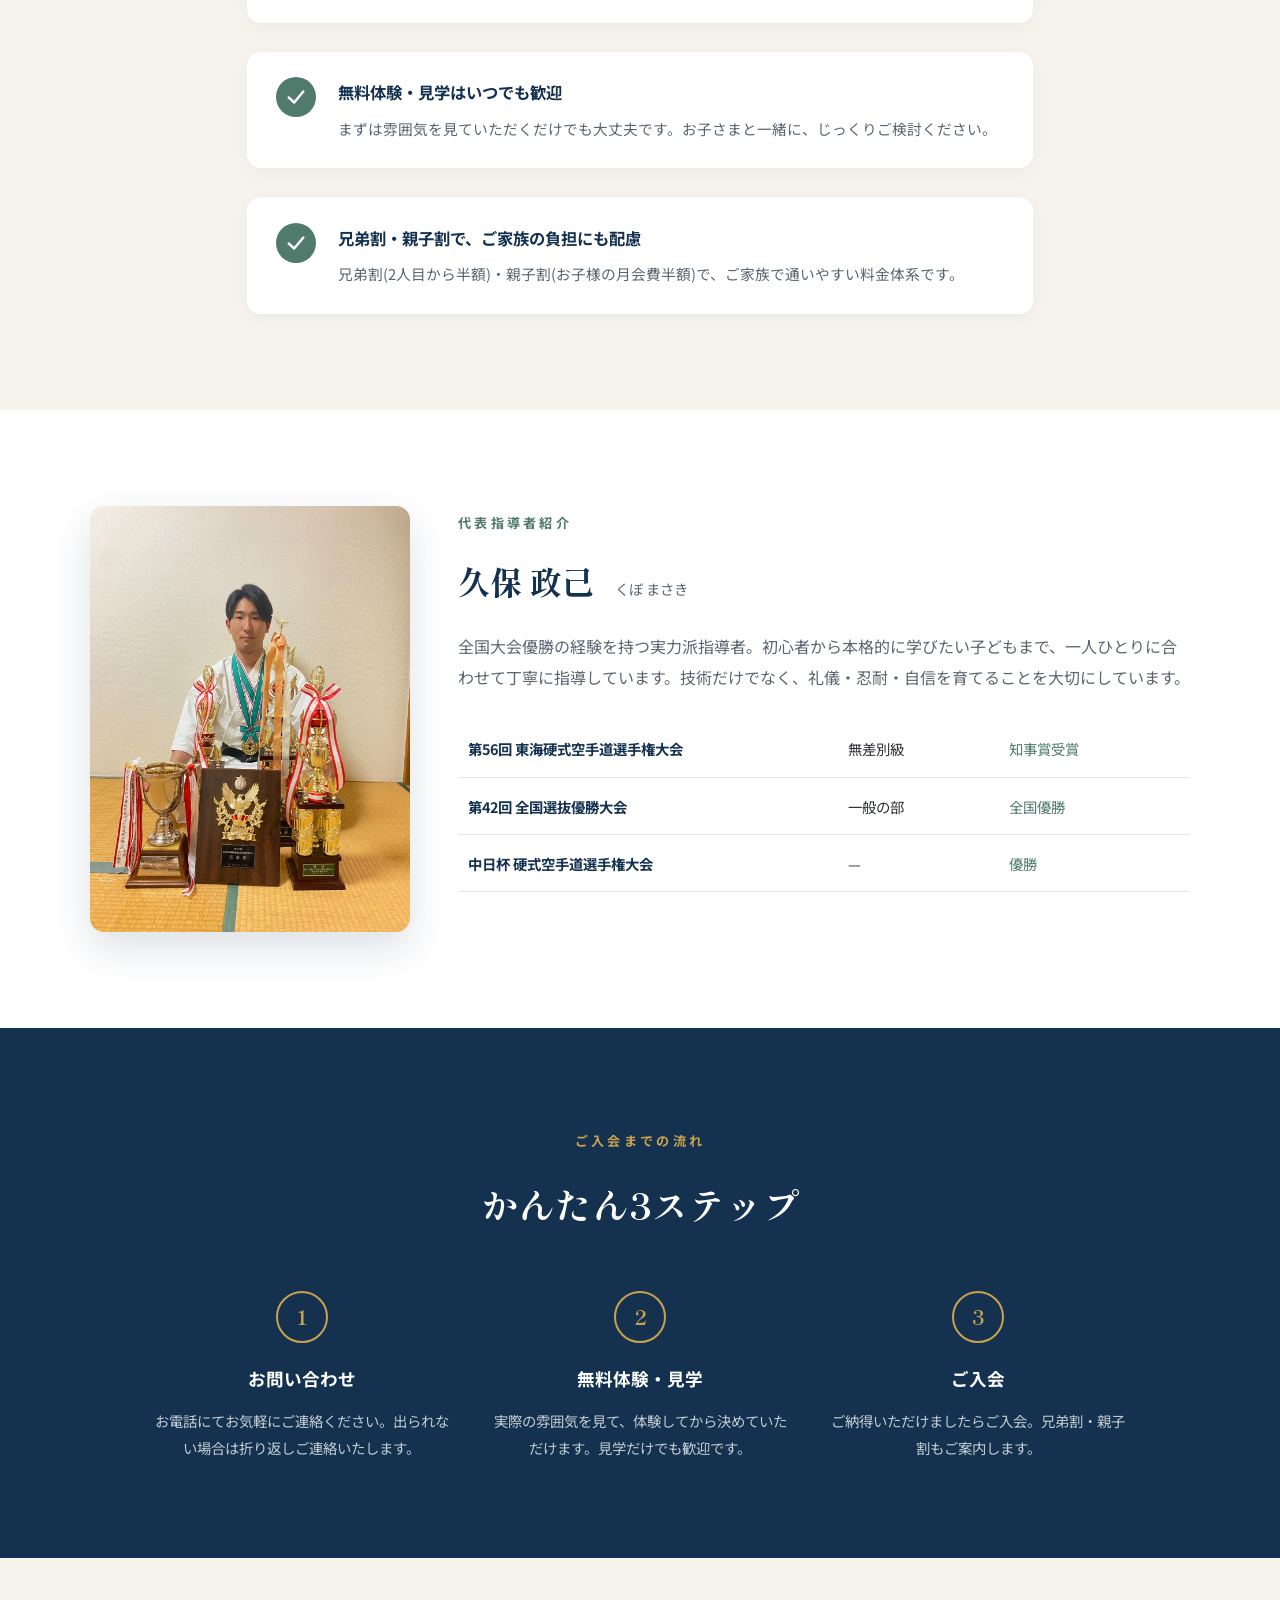
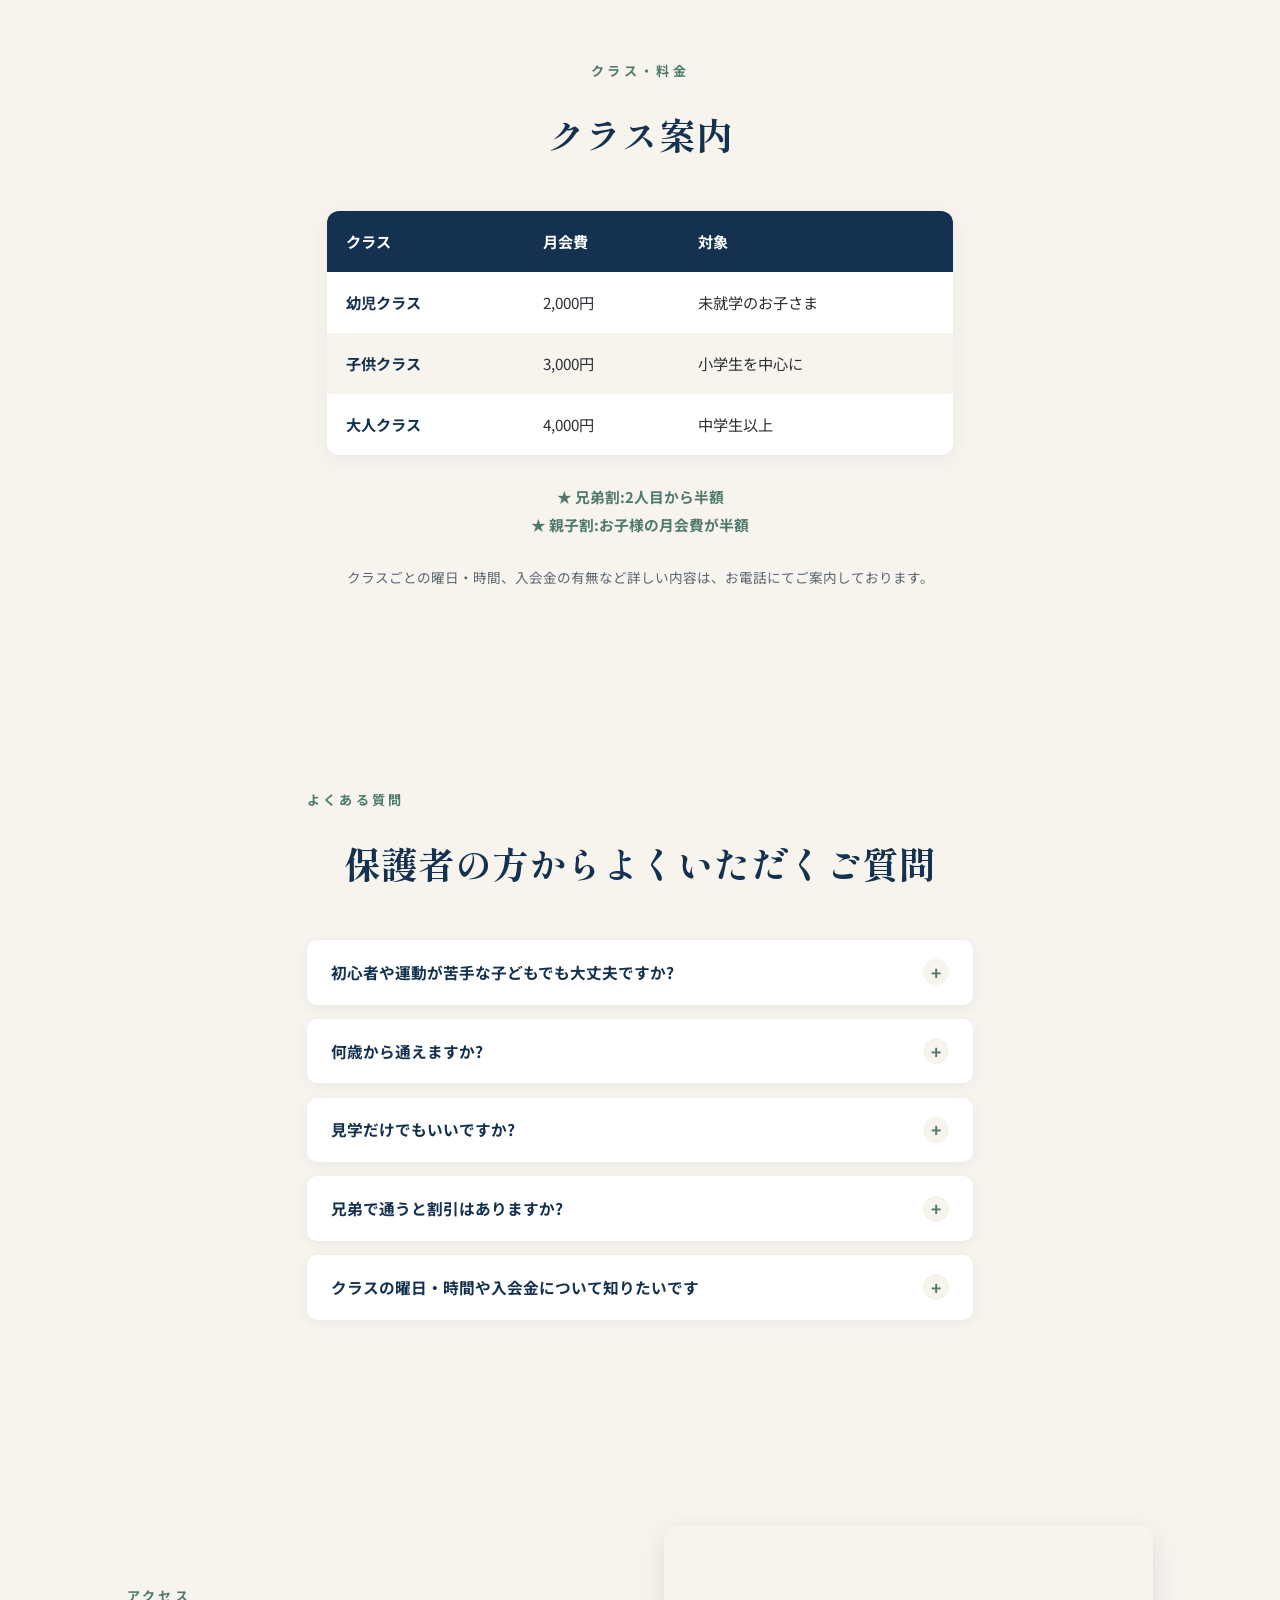
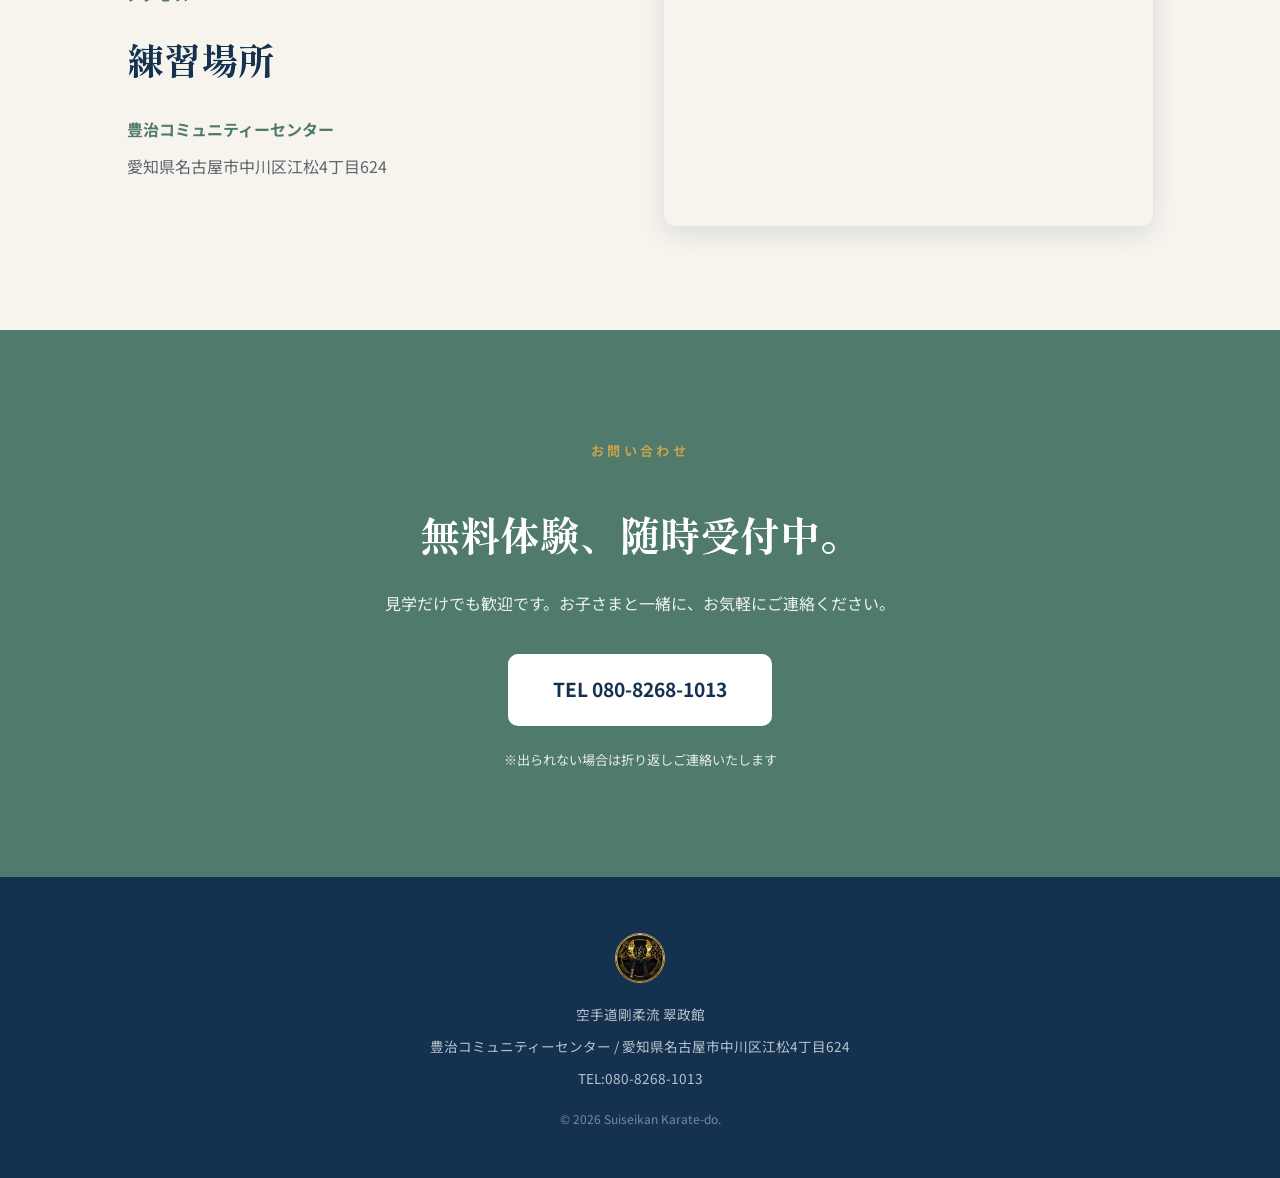
==== commit cf12c9fe: "最初の内容修正" ====
--- a/trust-1-parents/index.html
+++ b/trust-1-parents/index.html
@@ -40,11 +40,11 @@
       <div class="hero-text">
         <p class="hero-eyebrow reveal">空手道剛柔流 翠政館</p>
         <h1 class="hero-title reveal">強さは、未来の自信。</h1>
-        <p class="hero-copy reveal">保育士資格を持つ指導者が、お子さまの発達を理解したうえで、礼儀・忍耐・自信を丁寧に育てます。</p>
+        <p class="hero-copy reveal">全国大会優勝・知事賞受賞の実力派指導者が直接指導。初心者から本格派まで、一人ひとりに合わせて礼儀・忍耐・自信を丁寧に育てます。</p>
         <div class="trust-badges reveal">
-          <span>資格を持つ指導者</span>
           <span>全国大会優勝実績</span>
-          <span>少人数・年齢別クラス</span>
+          <span>知事賞受賞</span>
+          <span>保育士資格スタッフ在籍</span>
           <span>見学随時歓迎</span>
         </div>
         <a href="#contact" class="btn-primary reveal">まずは無料体験・見学へ</a>
